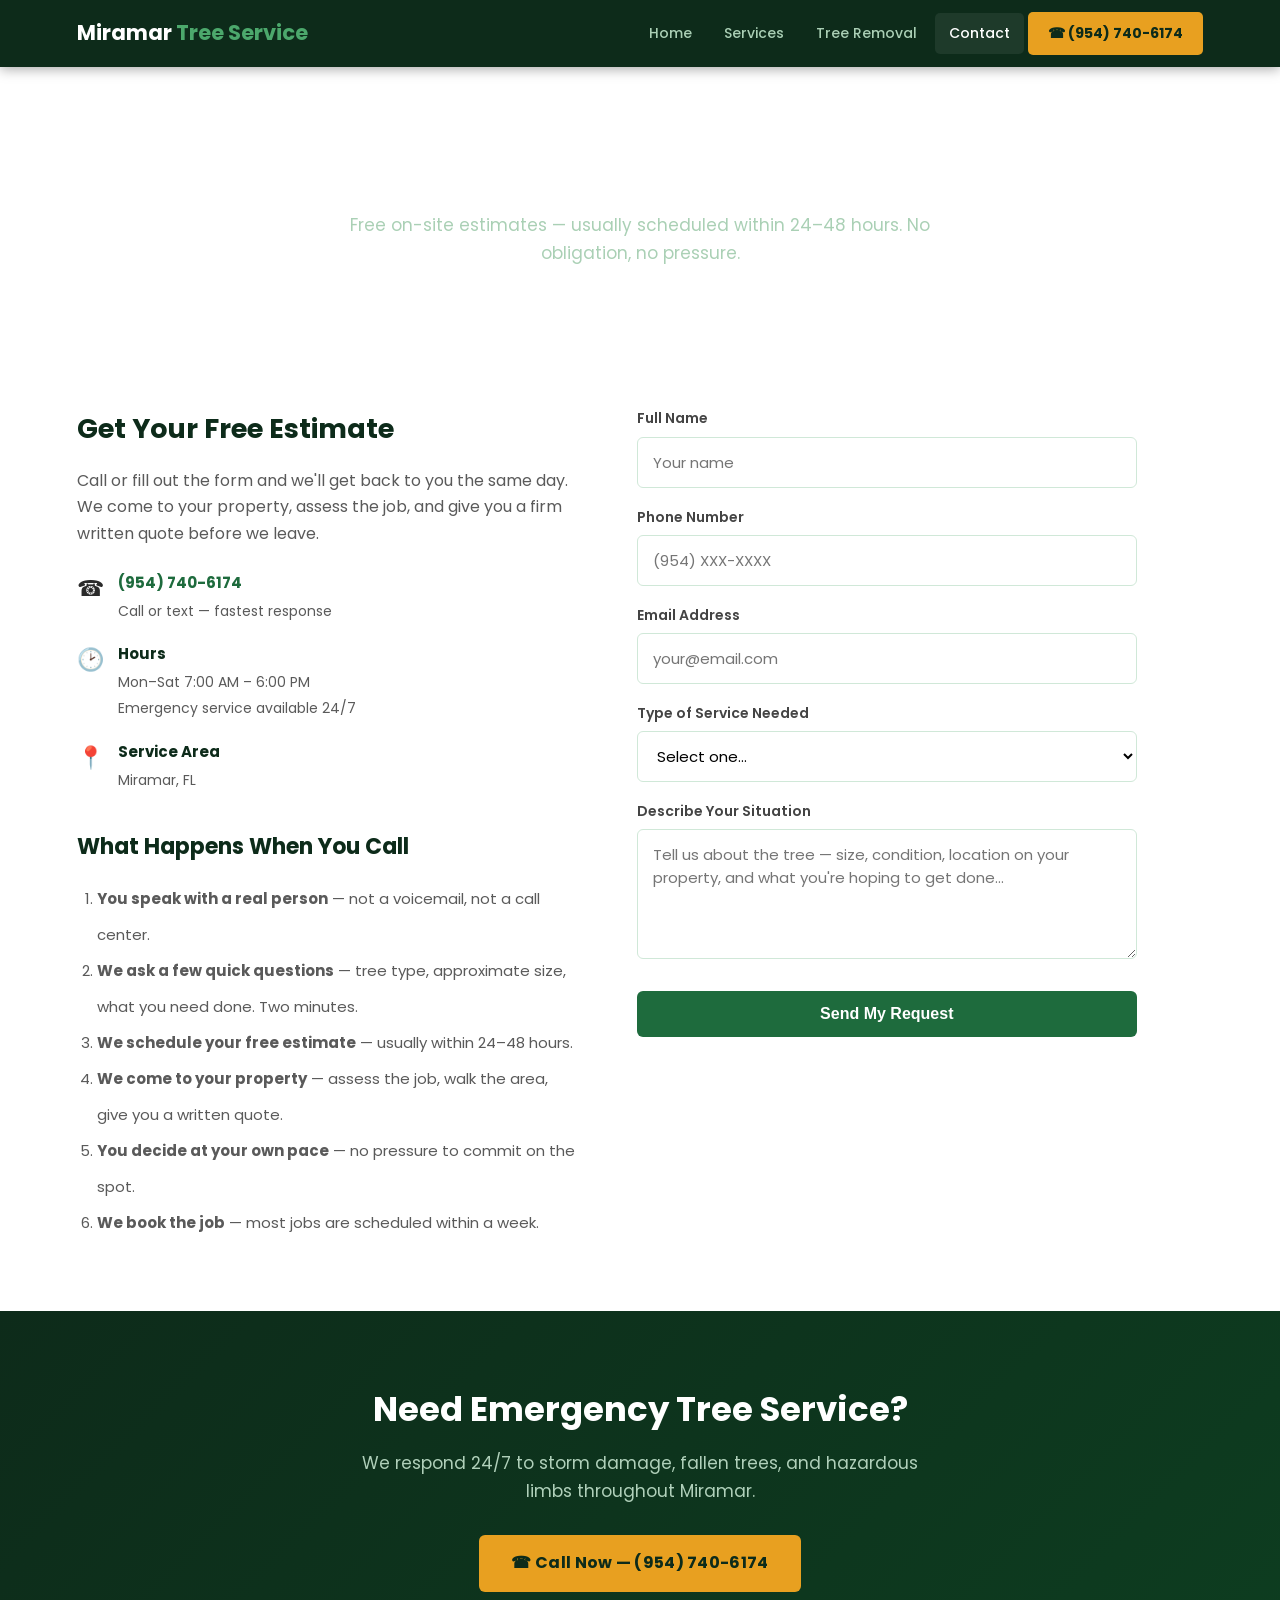
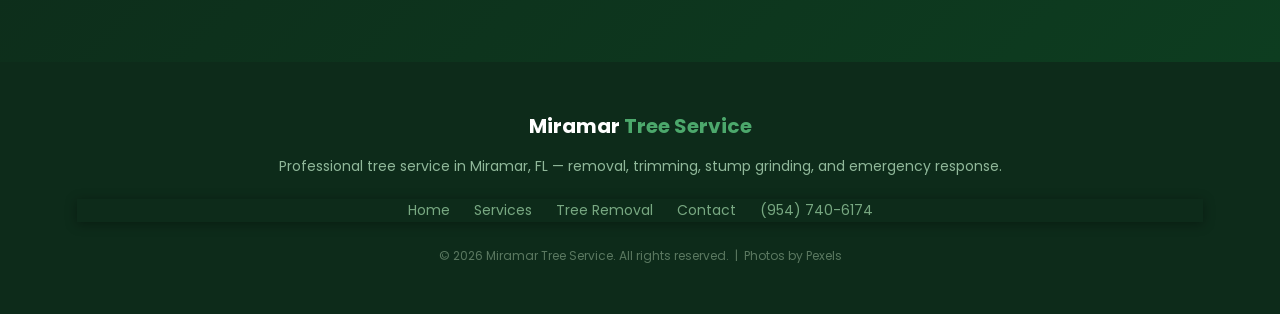
==== contact.html @ 550a7b1f "Remove all other cities and Broward County references" ====
<!DOCTYPE html>
<html lang="en">
<head>
  <meta charset="UTF-8">
  <meta name="viewport" content="width=device-width, initial-scale=1.0">
  <title>Contact Miramar Tree Service | Free Estimates in Miramar, FL</title>
  <meta name="description" content="Get a free estimate for tree service in Miramar, FL. Call (954) 740-6174 or fill out the form. We serve Miramar, FL and surrounding areas.">
  <link rel="preconnect" href="https://fonts.googleapis.com">
  <link rel="preconnect" href="https://fonts.gstatic.com" crossorigin>
  <link href="https://fonts.googleapis.com/css2?family=Poppins:wght@400;500;600;700;800&display=swap" rel="stylesheet">
  <link rel="stylesheet" href="styles.css">
  <script src="https://js.hcaptcha.com/1/api.js" async defer></script>
  <script type="application/ld+json">
  {
    "@context": "https://schema.org",
    "@type": "LocalBusiness",
    "name": "Miramar Tree Service",
    "telephone": "(954) 740-6174",
    "address": {
      "@type": "PostalAddress",
      "addressLocality": "Miramar",
      "addressRegion": "FL",
      "addressCountry": "US"
    },
    "areaServed": ["Miramar, FL"],
    "openingHours": "Mo-Sa 07:00-18:00"
  }
  </script>
</head>
<body>

<nav>
  <div class="nav-logo">Miramar <span>Tree Service</span></div>
  <div class="nav-links">
    <a href="/">Home</a>
    <a href="services.html">Services</a>
    <a href="tree-removal-miramar.html">Tree Removal</a>
    <a href="contact.html" class="active">Contact</a>
    <a href="tel:9547406174" class="nav-phone">&#9742; (954) 740-6174</a>
  </div>
</nav>

<div class="page-header" style="background-image: url('https://images.pexels.com/photos/6174457/pexels-photo-6174457.jpeg?auto=compress&cs=tinysrgb&w=1400');">
  <h1>Contact Miramar Tree Service</h1>
  <p>Free on-site estimates — usually scheduled within 24–48 hours. No obligation, no pressure.</p>
</div>

<section>
  <div class="contact-grid">
    <div class="contact-info">
      <h2>Get Your Free Estimate</h2>
      <p>Call or fill out the form and we'll get back to you the same day. We come to your property, assess the job, and give you a firm written quote before we leave.</p>

      <div class="contact-detail">
        <div class="icon">&#9742;</div>
        <div>
          <strong><a href="tel:9547406174" style="color: var(--green);">(954) 740-6174</a></strong>
          <span>Call or text — fastest response</span>
        </div>
      </div>

      <div class="contact-detail">
        <div class="icon">&#128337;</div>
        <div>
          <strong>Hours</strong>
          <span>Mon–Sat 7:00 AM – 6:00 PM<br>Emergency service available 24/7</span>
        </div>
      </div>

      <div class="contact-detail">
        <div class="icon">&#128205;</div>
        <div>
          <strong>Service Area</strong>
          <span>Miramar, FL</span>
        </div>
      </div>

      <h2 style="margin-top: 36px; font-size: 22px;">What Happens When You Call</h2>
      <ol style="padding-left: 20px; line-height: 2.4; color: var(--muted); font-size: 15px; margin-top: 12px;">
        <li><strong>You speak with a real person</strong> — not a voicemail, not a call center.</li>
        <li><strong>We ask a few quick questions</strong> — tree type, approximate size, what you need done. Two minutes.</li>
        <li><strong>We schedule your free estimate</strong> — usually within 24–48 hours.</li>
        <li><strong>We come to your property</strong> — assess the job, walk the area, give you a written quote.</li>
        <li><strong>You decide at your own pace</strong> — no pressure to commit on the spot.</li>
        <li><strong>We book the job</strong> — most jobs are scheduled within a week.</li>
      </ol>
    </div>

    <div>
      <form action="https://formspree.io/f/mjglneej" method="POST">
        <input type="hidden" name="_subject" value="New Lead — Tree Service in Miramar FL">
        <div class="form-group">
          <label for="name">Full Name</label>
          <input type="text" id="name" name="name" placeholder="Your name" required>
        </div>
        <div class="form-group">
          <label for="phone">Phone Number</label>
          <input type="tel" id="phone" name="phone" placeholder="(954) XXX-XXXX" required>
        </div>
        <div class="form-group">
          <label for="email">Email Address</label>
          <input type="email" id="email" name="email" placeholder="your@email.com">
        </div>
        <div class="form-group">
          <label for="service">Type of Service Needed</label>
          <select id="service" name="service">
            <option value="">Select one...</option>
            <option value="tree-removal">Tree Removal</option>
            <option value="tree-trimming">Tree Trimming / Pruning</option>
            <option value="stump-grinding">Stump Grinding</option>
            <option value="emergency">Emergency Tree Service</option>
            <option value="assessment">Tree Health Assessment</option>
            <option value="lot-clearing">Lot Clearing</option>
            <option value="other">Other / Not Sure</option>
          </select>
        </div>
        <div class="form-group">
          <label for="message">Describe Your Situation</label>
          <textarea id="message" name="message" placeholder="Tell us about the tree — size, condition, location on your property, and what you're hoping to get done..."></textarea>
        </div>
        <button type="submit" class="btn-green">Send My Request</button>
      </form>
    </div>
  </div>
</section>



<section class="cta-banner">
  <h2>Need Emergency Tree Service?</h2>
  <p>We respond 24/7 to storm damage, fallen trees, and hazardous limbs throughout Miramar.</p>
  <div class="cta-actions">
    <a href="tel:9547406174" class="btn-primary">&#9742; Call Now — (954) 740-6174</a>
  </div>
</section>

<footer>
  <div class="footer-logo">Miramar <span>Tree Service</span></div>
  <p>Professional tree service in Miramar, FL — removal, trimming, stump grinding, and emergency response.</p>
  <nav>
    <a href="/">Home</a>
    <a href="services.html">Services</a>
    <a href="tree-removal-miramar.html">Tree Removal</a>
    <a href="contact.html">Contact</a>
    <a href="tel:9547406174">(954) 740-6174</a>
  </nav>
  <p class="footer-credit">&copy; 2026 Miramar Tree Service. All rights reserved. &nbsp;|&nbsp; <a href="https://www.pexels.com" style="color: inherit;" target="_blank" rel="noopener">Photos by Pexels</a></p>
</footer>

</body>
</html>
---- styles.css ----
/* =================================
   Tree Service Miramar — Modern Green Theme
   iDeVRM Lead Gen — v2 layout
   ================================= */

* { margin: 0; padding: 0; box-sizing: border-box; }

:root {
  --green: #1e6b3d;
  --green-dark: #0d3d20;
  --green-light: #4ca86c;
  --amber: #e8a020;
  --amber-dark: #c88a10;
  --dark: #0d2b1a;
  --text: #2a2a2a;
  --muted: #5a5a5a;
  --light: #f0f7f2;
  --white: #ffffff;
  --border: #d0e8d8;
  --shadow: 0 4px 24px rgba(0,0,0,0.10);
}

body { font-family: 'Poppins', 'Segoe UI', Arial, sans-serif; color: var(--text); line-height: 1.65; }
a { text-decoration: none; color: inherit; }
img { max-width: 100%; display: block; }

/* ── BUTTONS ── */
.btn-primary {
  display: inline-block;
  background: var(--amber);
  color: var(--dark);
  padding: 15px 32px;
  border-radius: 6px;
  font-size: 16px;
  font-weight: 700;
  letter-spacing: 0.3px;
  transition: background 0.2s, transform 0.15s;
  cursor: pointer;
  border: none;
}
.btn-primary:hover { background: var(--amber-dark); transform: translateY(-1px); }

.btn-outline-white {
  display: inline-block;
  border: 2px solid rgba(255,255,255,0.7);
  color: var(--white);
  padding: 13px 28px;
  border-radius: 6px;
  font-size: 15px;
  font-weight: 600;
  transition: all 0.2s;
}
.btn-outline-white:hover { border-color: var(--white); background: rgba(255,255,255,0.1); }

.btn-green {
  display: inline-block;
  background: var(--green);
  color: var(--white);
  padding: 14px 30px;
  border-radius: 6px;
  font-size: 16px;
  font-weight: 700;
  transition: background 0.2s;
  cursor: pointer;
  border: none;
}
.btn-green:hover { background: var(--green-dark); }

/* ── NAV ── */
nav {
  background: var(--dark);
  padding: 0 6%;
  display: flex;
  align-items: center;
  justify-content: space-between;
  position: sticky;
  top: 0;
  z-index: 100;
  box-shadow: 0 2px 12px rgba(0,0,0,0.35);
}
.nav-logo { color: var(--white); font-size: 21px; font-weight: 700; padding: 16px 0; }
.nav-logo span { color: var(--green-light); }
.nav-links { display: flex; gap: 4px; align-items: center; }
.nav-links a { color: #aacfb5; padding: 9px 14px; font-size: 14px; font-weight: 500; transition: color 0.2s; border-radius: 5px; }
.nav-links a:hover, .nav-links a.active { color: var(--white); background: rgba(255,255,255,0.07); }
.nav-phone {
  background: var(--amber) !important;
  color: var(--dark) !important;
  padding: 10px 20px !important;
  border-radius: 5px;
  font-weight: 700 !important;
  font-size: 14px !important;
}
.nav-phone:hover { background: var(--amber-dark) !important; }

/* ── SPLIT HERO ── */
.hero-split {
  display: grid;
  grid-template-columns: 1fr 1fr;
  min-height: 540px;
}
.hero-text {
  background: var(--dark);
  padding: 70px 6% 70px 6%;
  display: flex;
  flex-direction: column;
  justify-content: center;
}
.hero-badge {
  display: inline-block;
  background: var(--green);
  color: var(--white);
  font-size: 12px;
  font-weight: 700;
  letter-spacing: 1.5px;
  text-transform: uppercase;
  padding: 6px 14px;
  border-radius: 30px;
  margin-bottom: 20px;
}
.hero-text h1 { color: var(--white); font-size: 40px; line-height: 1.2; margin-bottom: 16px; }
.hero-text h1 span { color: var(--green-light); }
.hero-text p { color: #c0d8c8; font-size: 17px; margin-bottom: 28px; }
.hero-phone-block { margin-bottom: 28px; }
.hero-phone-block a { color: var(--amber); font-size: 26px; font-weight: 700; display: block; }
.hero-phone-block small { color: #88b898; font-size: 13px; }
.hero-ctas { display: flex; gap: 12px; flex-wrap: wrap; }
.hero-image { position: relative; overflow: hidden; }
.hero-image img { width: 100%; height: 100%; object-fit: cover; }

/* ── TRUST BAR ── */
.trust-bar {
  background: var(--green);
  padding: 24px 6%;
  display: flex;
  justify-content: center;
  gap: 40px;
  flex-wrap: wrap;
}
.trust-bar-item { display: flex; align-items: center; gap: 10px; color: var(--white); font-size: 14px; font-weight: 600; }
.trust-bar-item span { font-size: 22px; }

/* ── SECTIONS ── */
section { padding: 70px 6%; }
.bg-light { background: var(--light); }
.section-label {
  display: inline-block;
  color: var(--green);
  font-size: 12px;
  font-weight: 700;
  letter-spacing: 2px;
  text-transform: uppercase;
  margin-bottom: 10px;
}
.section-title { font-size: 32px; font-weight: 700; color: var(--dark); margin-bottom: 14px; line-height: 1.25; }
.section-sub { color: var(--muted); font-size: 16px; margin-bottom: 36px; }

/* ── CONTENT + PHOTO SPLITS ── */
.split-section {
  display: grid;
  grid-template-columns: 1fr 1fr;
  gap: 60px;
  align-items: center;
}
.split-section.reverse { direction: rtl; }
.split-section.reverse > * { direction: ltr; }
.split-photo {
  border-radius: 12px;
  overflow: hidden;
  box-shadow: var(--shadow);
}
.split-photo img { width: 100%; height: 380px; object-fit: cover; }
.split-content p { color: var(--muted); font-size: 16px; line-height: 1.7; margin-bottom: 16px; }

/* ── SERVICE CARDS ── */
.services-grid { display: grid; grid-template-columns: repeat(auto-fill, minmax(270px, 1fr)); gap: 24px; margin-top: 8px; }
.service-card {
  background: var(--white);
  border-radius: 10px;
  padding: 30px 26px;
  box-shadow: var(--shadow);
  border-left: 5px solid var(--green);
  transition: transform 0.2s, box-shadow 0.2s;
}
.service-card:hover { transform: translateY(-4px); box-shadow: 0 10px 32px rgba(0,0,0,0.13); }
.service-card .card-icon { font-size: 32px; margin-bottom: 14px; }
.service-card h3 { font-size: 18px; font-weight: 700; margin-bottom: 10px; color: var(--dark); }
.service-card p { font-size: 15px; color: var(--muted); line-height: 1.6; }
.service-card a { color: var(--green); font-weight: 600; font-size: 14px; display: inline-block; margin-top: 12px; }
.service-card a:hover { color: var(--green-dark); text-decoration: underline; }

/* ── PROCESS STEPS ── */
.steps-list { list-style: none; }
.step-item { display: flex; gap: 20px; margin-bottom: 28px; align-items: flex-start; }
.step-num {
  flex-shrink: 0;
  width: 42px;
  height: 42px;
  background: var(--green);
  color: var(--white);
  border-radius: 50%;
  display: flex;
  align-items: center;
  justify-content: center;
  font-weight: 700;
  font-size: 16px;
}
.step-item h3 { font-size: 17px; font-weight: 700; margin-bottom: 6px; color: var(--dark); }
.step-item p { font-size: 15px; color: var(--muted); }

/* ── PRICING CARDS ── */
.pricing-grid { display: grid; grid-template-columns: repeat(auto-fill, minmax(200px, 1fr)); gap: 20px; margin-top: 10px; }
.price-card { background: var(--white); border-radius: 10px; padding: 24px 20px; text-align: center; box-shadow: var(--shadow); }
.price-card h3 { font-size: 15px; font-weight: 600; color: var(--muted); margin-bottom: 10px; }
.price-range { font-size: 22px; font-weight: 700; color: var(--green); margin-bottom: 6px; }
.price-card p { font-size: 13px; color: #888; }

/* ── FAQ ── */
.faq-list { max-width: 820px; }
.faq-item { border-bottom: 1px solid var(--border); padding: 22px 0; }
.faq-item h3 { font-size: 17px; font-weight: 600; color: var(--dark); margin-bottom: 10px; }
.faq-item p { color: var(--muted); font-size: 15px; line-height: 1.65; }

/* ── CTA BANNER ── */
.cta-banner {
  background: linear-gradient(135deg, var(--dark) 0%, var(--green-dark) 100%);
  padding: 70px 6%;
  text-align: center;
}
.cta-banner h2 { color: var(--white); font-size: 34px; font-weight: 700; margin-bottom: 12px; }
.cta-banner p { color: #b0d0ba; font-size: 17px; margin-bottom: 30px; max-width: 600px; margin-left: auto; margin-right: auto; }
.cta-banner .cta-actions { display: flex; gap: 16px; justify-content: center; flex-wrap: wrap; }

/* ── PAGE HEADER ── */
.page-header {
  background: linear-gradient(rgba(13,43,26,0.82), rgba(13,43,26,0.82)), center/cover no-repeat;
  padding: 70px 6%;
  text-align: center;
}
.page-header h1 { color: var(--white); font-size: 38px; font-weight: 700; margin-bottom: 12px; }
.page-header p { color: #aad0b5; font-size: 17px; max-width: 620px; margin: 0 auto; }

/* ── CONTACT FORM ── */
.contact-grid { display: grid; grid-template-columns: 1fr 1fr; gap: 60px; max-width: 1060px; }
.contact-info h2 { font-size: 27px; font-weight: 700; margin-bottom: 16px; color: var(--dark); }
.contact-info p { color: var(--muted); margin-bottom: 24px; font-size: 16px; }
.contact-detail { display: flex; align-items: flex-start; gap: 14px; margin-bottom: 18px; }
.contact-detail .icon { font-size: 22px; }
.contact-detail strong { display: block; color: var(--dark); font-size: 15px; margin-bottom: 2px; }
.contact-detail span { font-size: 14px; color: var(--muted); }
form .form-group { margin-bottom: 18px; }
form label { display: block; font-weight: 600; margin-bottom: 6px; font-size: 14px; color: #444; }
form input, form textarea, form select {
  width: 100%;
  padding: 13px 15px;
  border: 1.5px solid var(--border);
  border-radius: 6px;
  font-size: 15px;
  font-family: inherit;
  transition: border-color 0.2s;
  background: var(--white);
}
form input:focus, form textarea:focus, form select:focus { border-color: var(--green); outline: none; }
form textarea { height: 130px; resize: vertical; }
form button { width: 100%; margin-top: 6px; font-size: 16px; padding: 16px; }

/* ── SERVICE AREAS ── */
.areas-grid { display: grid; grid-template-columns: repeat(auto-fill, minmax(200px, 1fr)); gap: 16px; }
.area-card { background: var(--white); border-radius: 8px; padding: 20px; box-shadow: 0 2px 10px rgba(0,0,0,0.07); border-top: 3px solid var(--green); }
.area-card h3 { font-size: 15px; font-weight: 700; color: var(--dark); margin-bottom: 6px; }
.area-card p { font-size: 13px; color: var(--muted); }

/* ── FOOTER ── */
footer {
  background: var(--dark);
  color: #90b89a;
  padding: 48px 6%;
  text-align: center;
}
footer .footer-logo { color: var(--white); font-size: 20px; font-weight: 700; margin-bottom: 12px; }
footer .footer-logo span { color: var(--green-light); }
footer p { font-size: 14px; line-height: 1.7; }
footer nav { margin-top: 20px; display: flex; justify-content: center; gap: 24px; flex-wrap: wrap; }
footer nav a { color: #78a882; font-size: 14px; transition: color 0.2s; }
footer nav a:hover { color: var(--white); }
.footer-credit { margin-top: 24px; font-size: 12px; color: #5a7860; }

/* ── RESPONSIVE ── */
@media (max-width: 900px) {
  .hero-split { grid-template-columns: 1fr; }
  .hero-image { height: 280px; }
  .hero-image img { height: 280px; }
  .split-section, .split-section.reverse { grid-template-columns: 1fr; direction: ltr; }
  .contact-grid { grid-template-columns: 1fr; }
}
@media (max-width: 768px) {
  nav { flex-wrap: wrap; padding: 12px 5%; gap: 8px; }
  .nav-links { flex-wrap: wrap; gap: 4px; }
  .hero-text { padding: 50px 5%; }
  .hero-text h1 { font-size: 28px; }
  section { padding: 50px 5%; }
  .section-title { font-size: 26px; }
  .trust-bar { gap: 20px; padding: 20px 5%; }
  .cta-banner h2 { font-size: 26px; }
  .page-header h1 { font-size: 28px; }
}
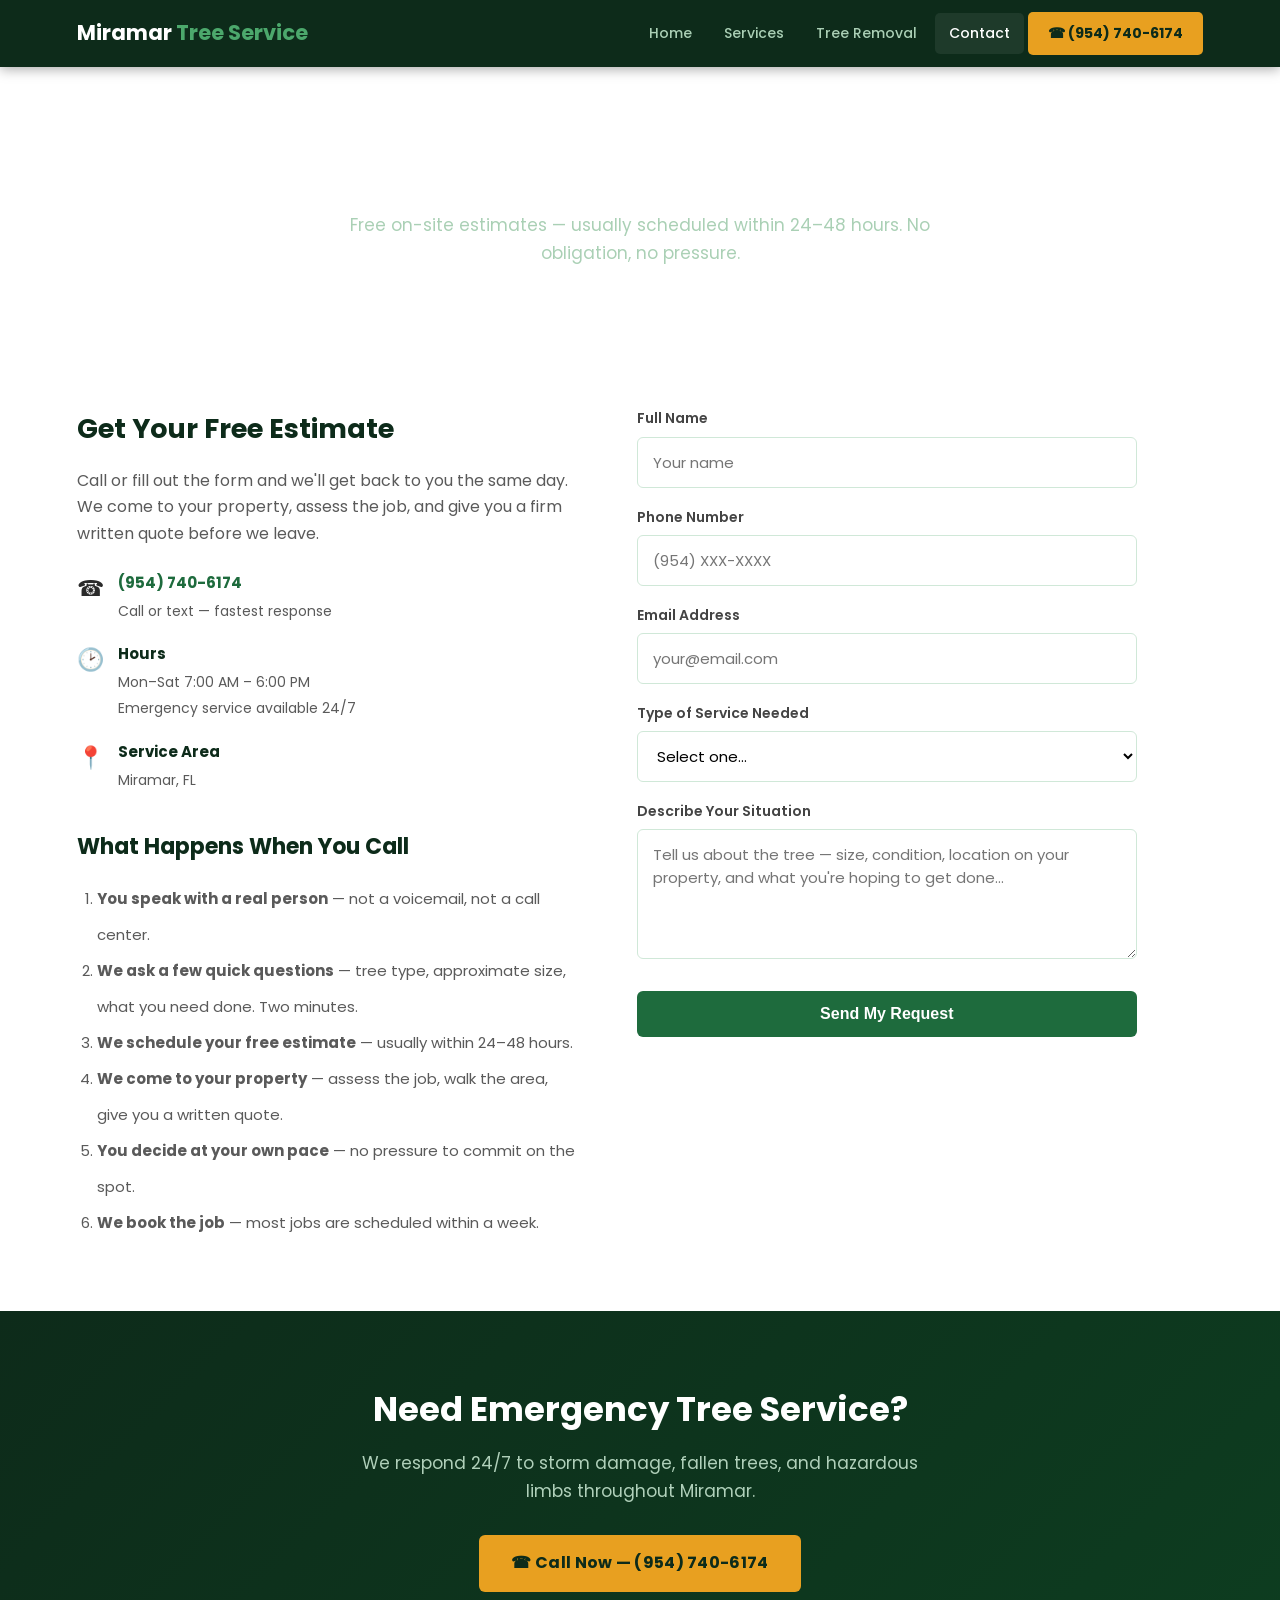
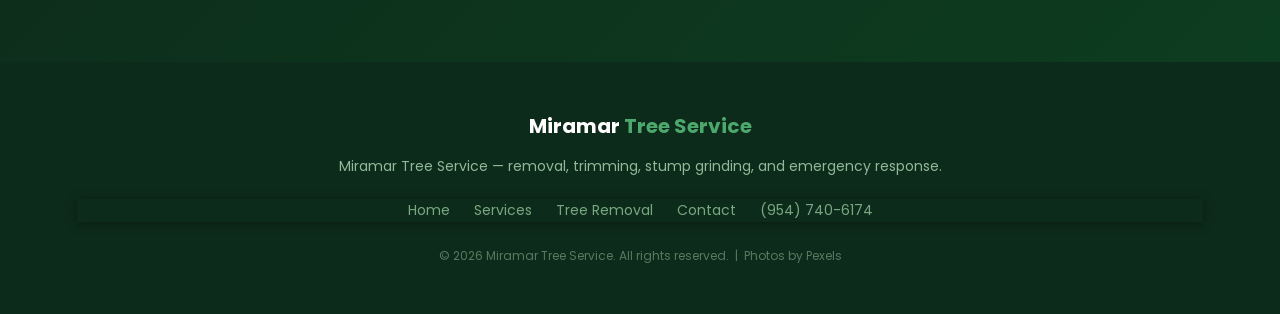
==== commit d75da5a7: "Reference company as Miramar Tree Service throughout" ====
--- a/contact.html
+++ b/contact.html
@@ -136,7 +136,7 @@
 
 <footer>
   <div class="footer-logo">Miramar <span>Tree Service</span></div>
-  <p>Professional tree service in Miramar, FL — removal, trimming, stump grinding, and emergency response.</p>
+  <p>Miramar Tree Service — removal, trimming, stump grinding, and emergency response.</p>
   <nav>
     <a href="/">Home</a>
     <a href="services.html">Services</a>
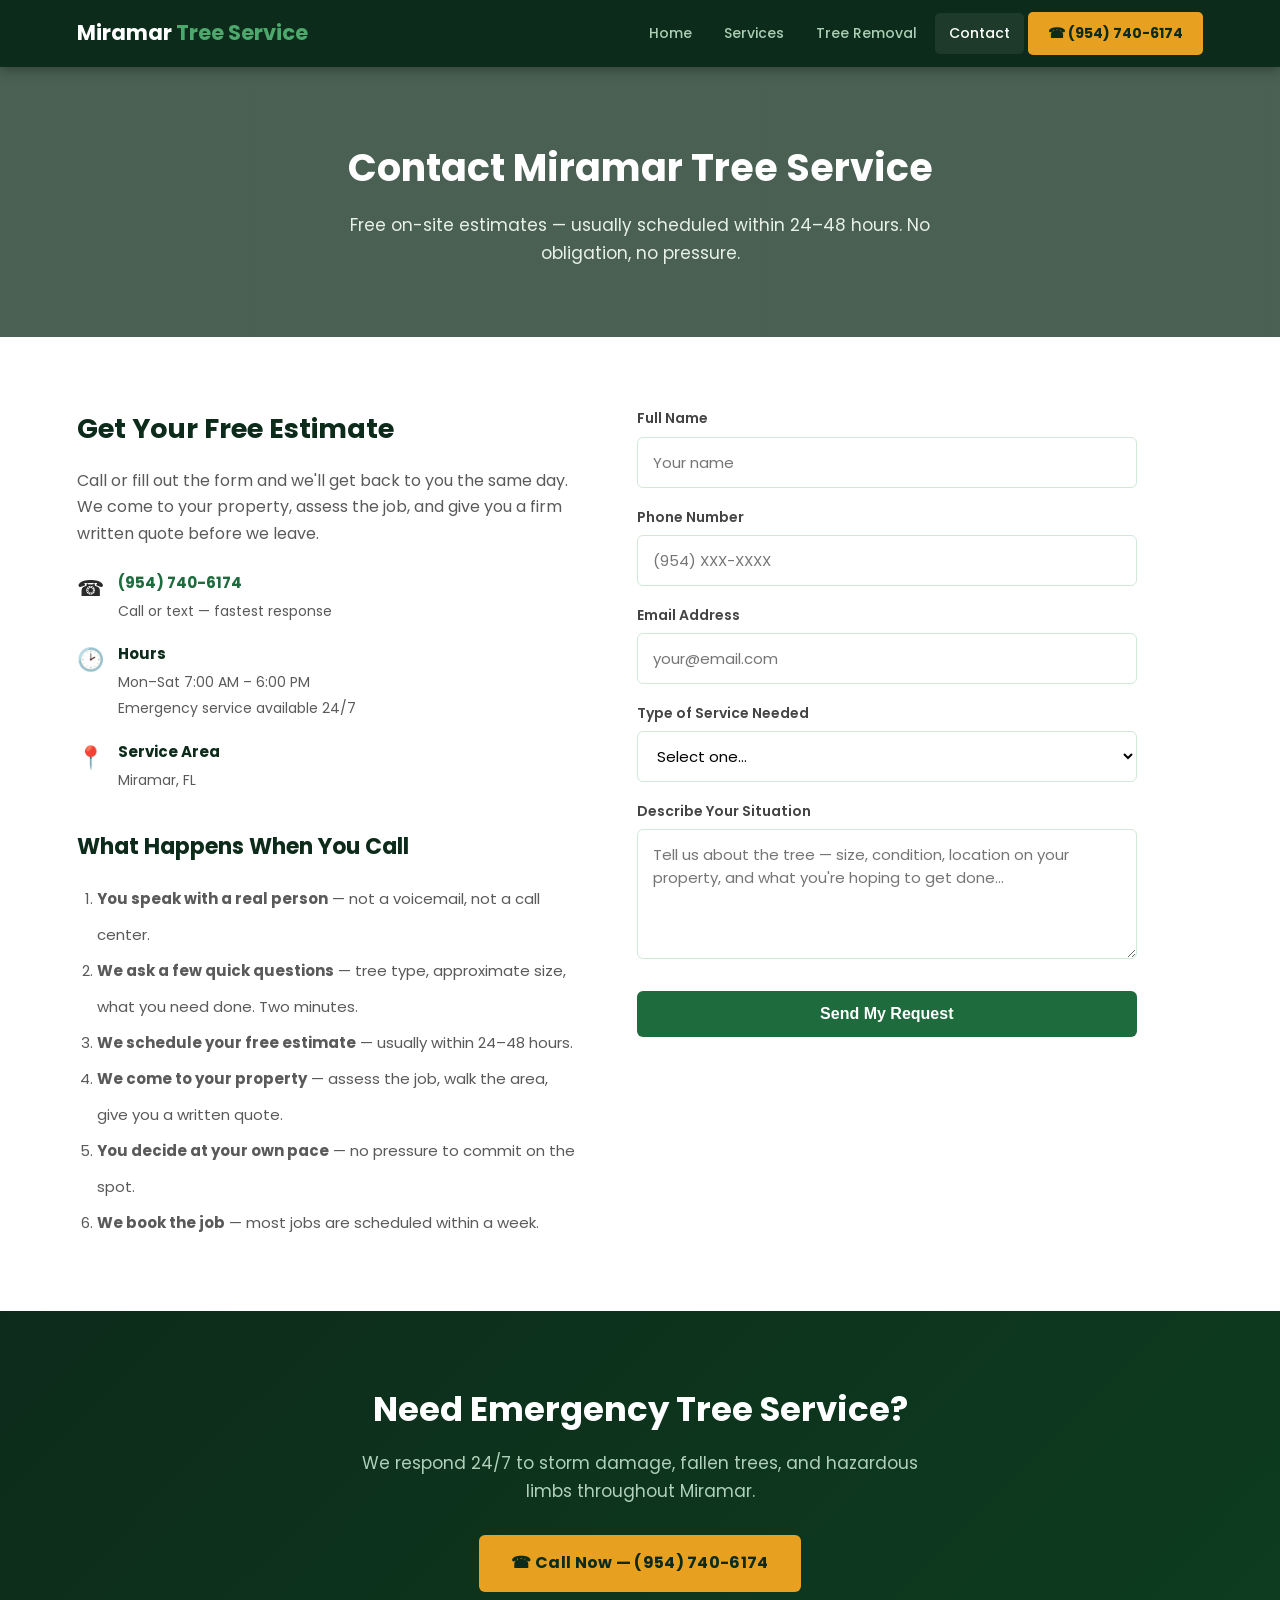
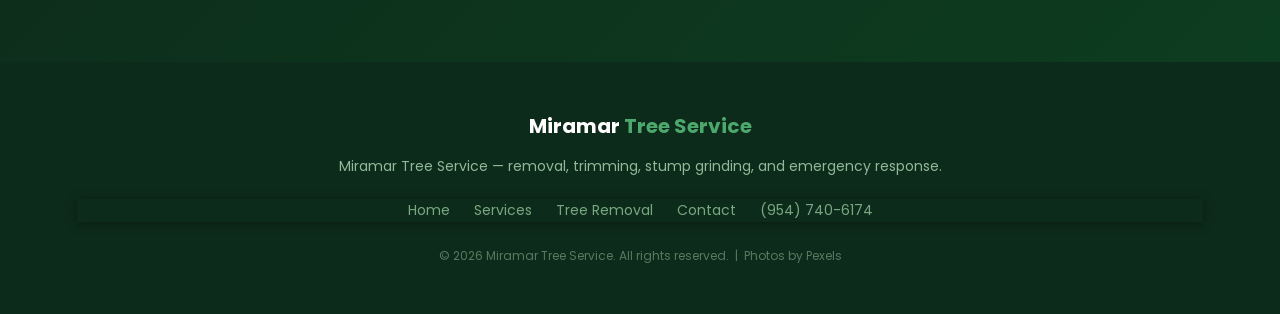
==== commit a420b97f: "Fix page-header: full cover image + readable subtitle text" ====
--- a/contact.html
+++ b/contact.html
@@ -40,7 +40,7 @@
   </div>
 </nav>
 
-<div class="page-header" style="background-image: url('https://images.pexels.com/photos/6174457/pexels-photo-6174457.jpeg?auto=compress&cs=tinysrgb&w=1400');">
+<div class="page-header" style="background-image: linear-gradient(rgba(13,43,26,0.75), rgba(13,43,26,0.75)), url('https://images.pexels.com/photos/6174457/pexels-photo-6174457.jpeg?auto=compress&cs=tinysrgb&w=1400'); background-size: cover; background-position: center;">
   <h1>Contact Miramar Tree Service</h1>
   <p>Free on-site estimates — usually scheduled within 24–48 hours. No obligation, no pressure.</p>
 </div>
--- a/styles.css
+++ b/styles.css
@@ -233,12 +233,14 @@
 
 /* ── PAGE HEADER ── */
 .page-header {
-  background: linear-gradient(rgba(13,43,26,0.82), rgba(13,43,26,0.82)), center/cover no-repeat;
+  background-size: cover;
+  background-position: center;
+  background-repeat: no-repeat;
   padding: 70px 6%;
   text-align: center;
 }
 .page-header h1 { color: var(--white); font-size: 38px; font-weight: 700; margin-bottom: 12px; }
-.page-header p { color: #aad0b5; font-size: 17px; max-width: 620px; margin: 0 auto; }
+.page-header p { color: #e8f0ea; font-size: 17px; max-width: 620px; margin: 0 auto; }
 
 /* ── CONTACT FORM ── */
 .contact-grid { display: grid; grid-template-columns: 1fr 1fr; gap: 60px; max-width: 1060px; }
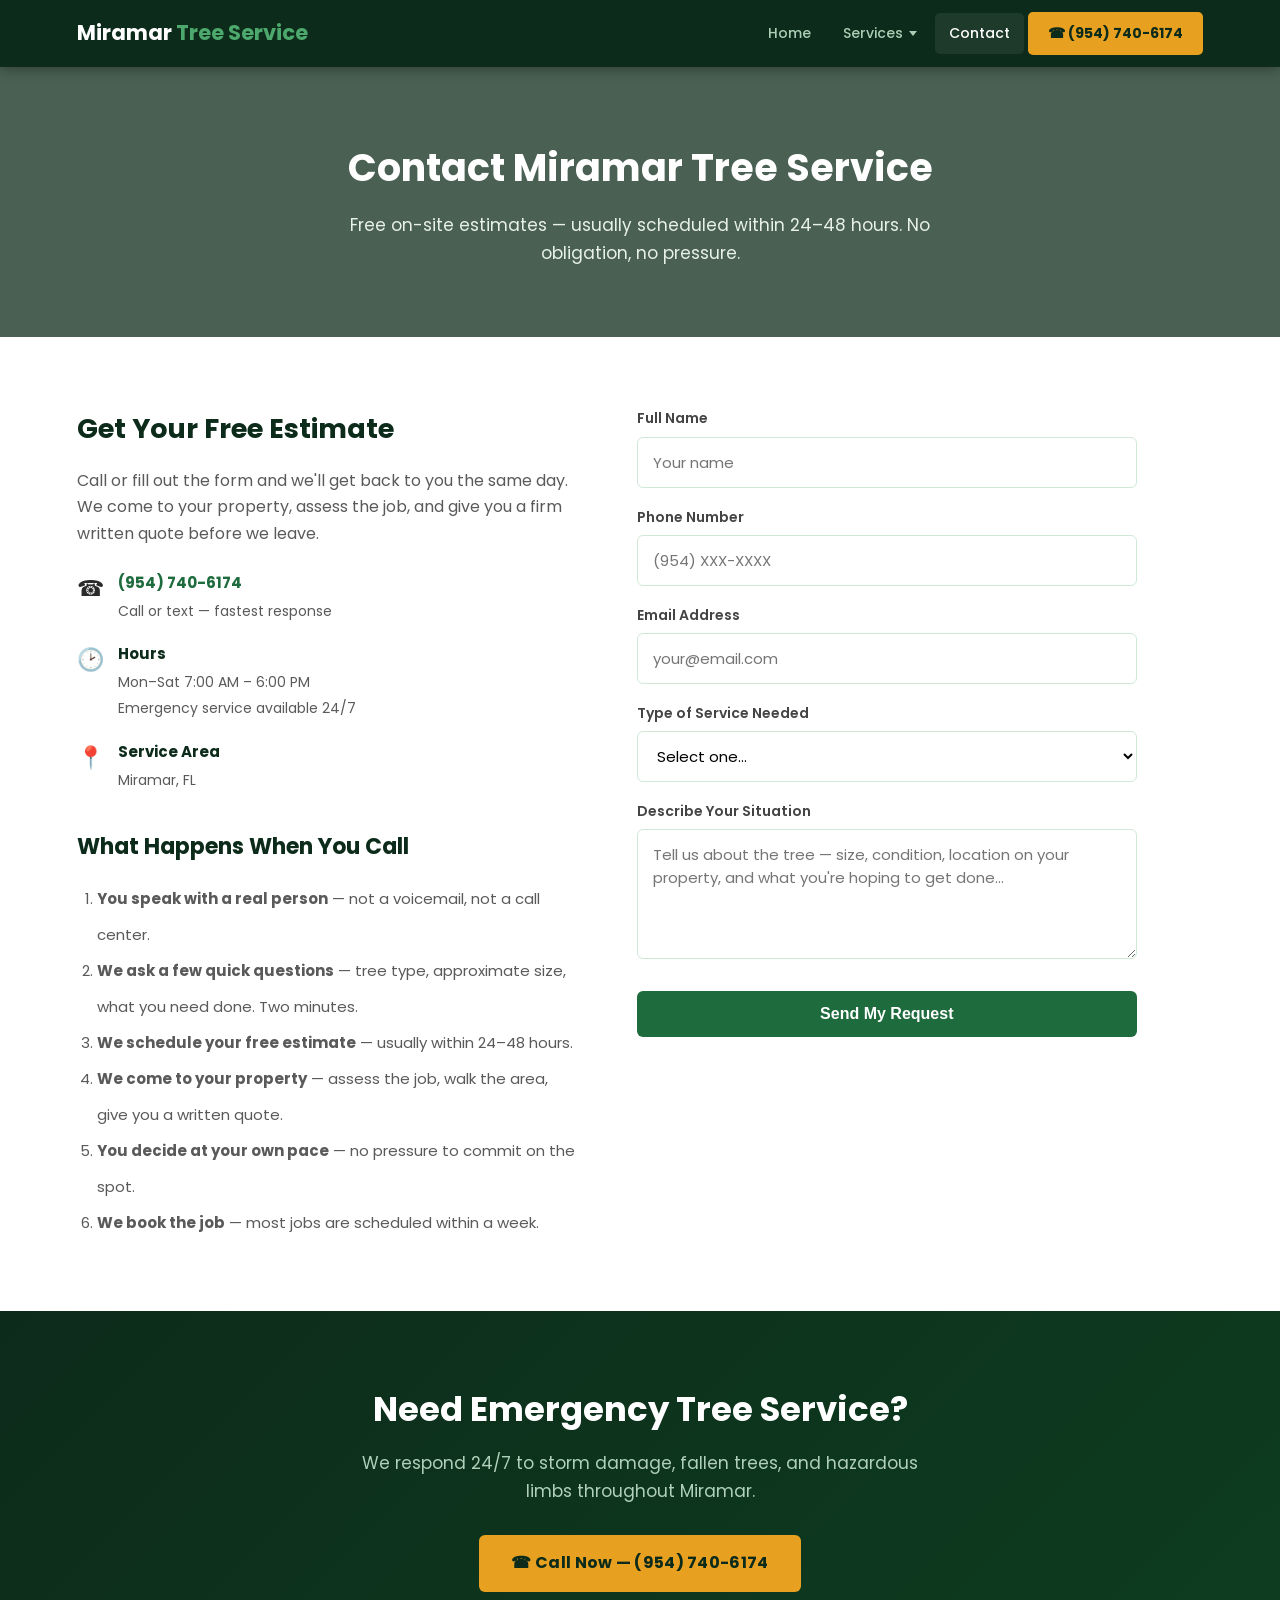
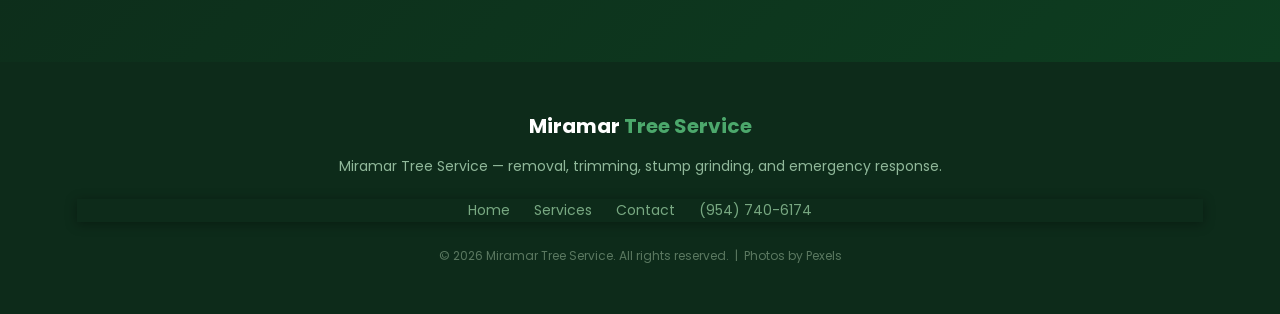
==== commit cadb3102: "Add 4 service pages (trimming, palm, stump grinding, emergency) + Services nav dropdown" ====
--- a/contact.html
+++ b/contact.html
@@ -1,10 +1,17 @@
 <!DOCTYPE html>
 <html lang="en">
 <head>
+  <link rel="canonical" href="https://www.treeservicemiramarfl.com/contact.html">
   <meta charset="UTF-8">
   <meta name="viewport" content="width=device-width, initial-scale=1.0">
   <title>Contact Miramar Tree Service | Free Estimates in Miramar, FL</title>
   <meta name="description" content="Get a free estimate for tree service in Miramar, FL. Call (954) 740-6174 or fill out the form. We serve Miramar, FL and surrounding areas.">
+  <link rel="icon" type="image/png" sizes="32x32" href="/favicon-32x32.png">
+  <link rel="icon" type="image/png" sizes="16x16" href="/favicon-16x16.png">
+  <link rel="icon" href="/favicon.ico" sizes="any">
+  <link rel="apple-touch-icon" sizes="180x180" href="/apple-touch-icon.png">
+  <link rel="icon" type="image/png" sizes="192x192" href="/android-chrome-192x192.png">
+  <link rel="icon" type="image/png" sizes="512x512" href="/android-chrome-512x512.png">
   <link rel="preconnect" href="https://fonts.googleapis.com">
   <link rel="preconnect" href="https://fonts.gstatic.com" crossorigin>
   <link href="https://fonts.googleapis.com/css2?family=Poppins:wght@400;500;600;700;800&display=swap" rel="stylesheet">
@@ -33,8 +40,18 @@
   <div class="nav-logo">Miramar <span>Tree Service</span></div>
   <div class="nav-links">
     <a href="/">Home</a>
-    <a href="services.html">Services</a>
-    <a href="tree-removal-miramar.html">Tree Removal</a>
+    <div class="has-dropdown">
+      <a href="services.html">Services</a>
+      <div class="dropdown-menu">
+        <ul class="dropdown-menu-list">
+          <li><a href="tree-removal-miramar.html">Tree Removal</a></li>
+          <li><a href="tree-trimming-miramar.html">Tree Trimming</a></li>
+          <li><a href="palm-tree-trimming-miramar.html">Palm Trimming</a></li>
+          <li><a href="stump-grinding-miramar.html">Stump Grinding</a></li>
+          <li><a href="emergency-tree-service-miramar.html">Emergency &amp; Storm</a></li>
+        </ul>
+      </div>
+    </div>
     <a href="contact.html" class="active">Contact</a>
     <a href="tel:9547406174" class="nav-phone">&#9742; (954) 740-6174</a>
   </div>
@@ -118,6 +135,7 @@
           <label for="message">Describe Your Situation</label>
           <textarea id="message" name="message" placeholder="Tell us about the tree — size, condition, location on your property, and what you're hoping to get done..."></textarea>
         </div>
+        <input type="text" name="_gotcha" style="display:none" tabindex="-1">
         <button type="submit" class="btn-green">Send My Request</button>
       </form>
     </div>
@@ -140,7 +158,6 @@
   <nav>
     <a href="/">Home</a>
     <a href="services.html">Services</a>
-    <a href="tree-removal-miramar.html">Tree Removal</a>
     <a href="contact.html">Contact</a>
     <a href="tel:9547406174">(954) 740-6174</a>
   </nav>
--- a/styles.css
+++ b/styles.css
@@ -306,3 +306,39 @@
   .cta-banner h2 { font-size: 26px; }
   .page-header h1 { font-size: 28px; }
 }
+
+
+/* ---- Services nav dropdown ---- */
+.nav-links .has-dropdown { position: relative; display: inline-flex; align-items: center; }
+.has-dropdown > a { display: inline-flex; align-items: center; gap: 6px; }
+.has-dropdown > a::after {
+  content: ""; width: 0; height: 0;
+  border-left: 4px solid transparent; border-right: 4px solid transparent;
+  border-top: 5px solid currentColor;
+}
+/* padding-top (not margin) keeps the gap inside the hover target */
+.dropdown-menu {
+  display: none; position: absolute; top: 100%; left: -14px;
+  padding-top: 14px; min-width: 240px; z-index: 200;
+}
+.has-dropdown:hover .dropdown-menu,
+.has-dropdown:focus-within .dropdown-menu { display: block; }
+.dropdown-menu-list {
+  list-style: none; margin: 0; padding: 8px 0;
+  background: var(--dark);
+  border: 1px solid rgba(255,255,255,0.10);
+  border-top: 3px solid var(--green-light);
+  border-radius: 6px;
+  box-shadow: 0 12px 30px rgba(0,0,0,0.40);
+}
+.dropdown-menu-list li + li { border-top: 1px solid rgba(255,255,255,0.07); }
+.dropdown-menu-list a {
+  display: block; padding: 11px 20px;
+  color: #aacfb5; font-size: 14px; font-weight: 500;
+  white-space: nowrap; border-radius: 0;
+}
+.dropdown-menu-list a:hover { background: rgba(255,255,255,0.08); color: #fff; }
+@media (max-width: 860px) {
+  .dropdown-menu { position: static; padding-top: 6px; min-width: 0; }
+  .dropdown-menu-list { box-shadow: none; }
+}
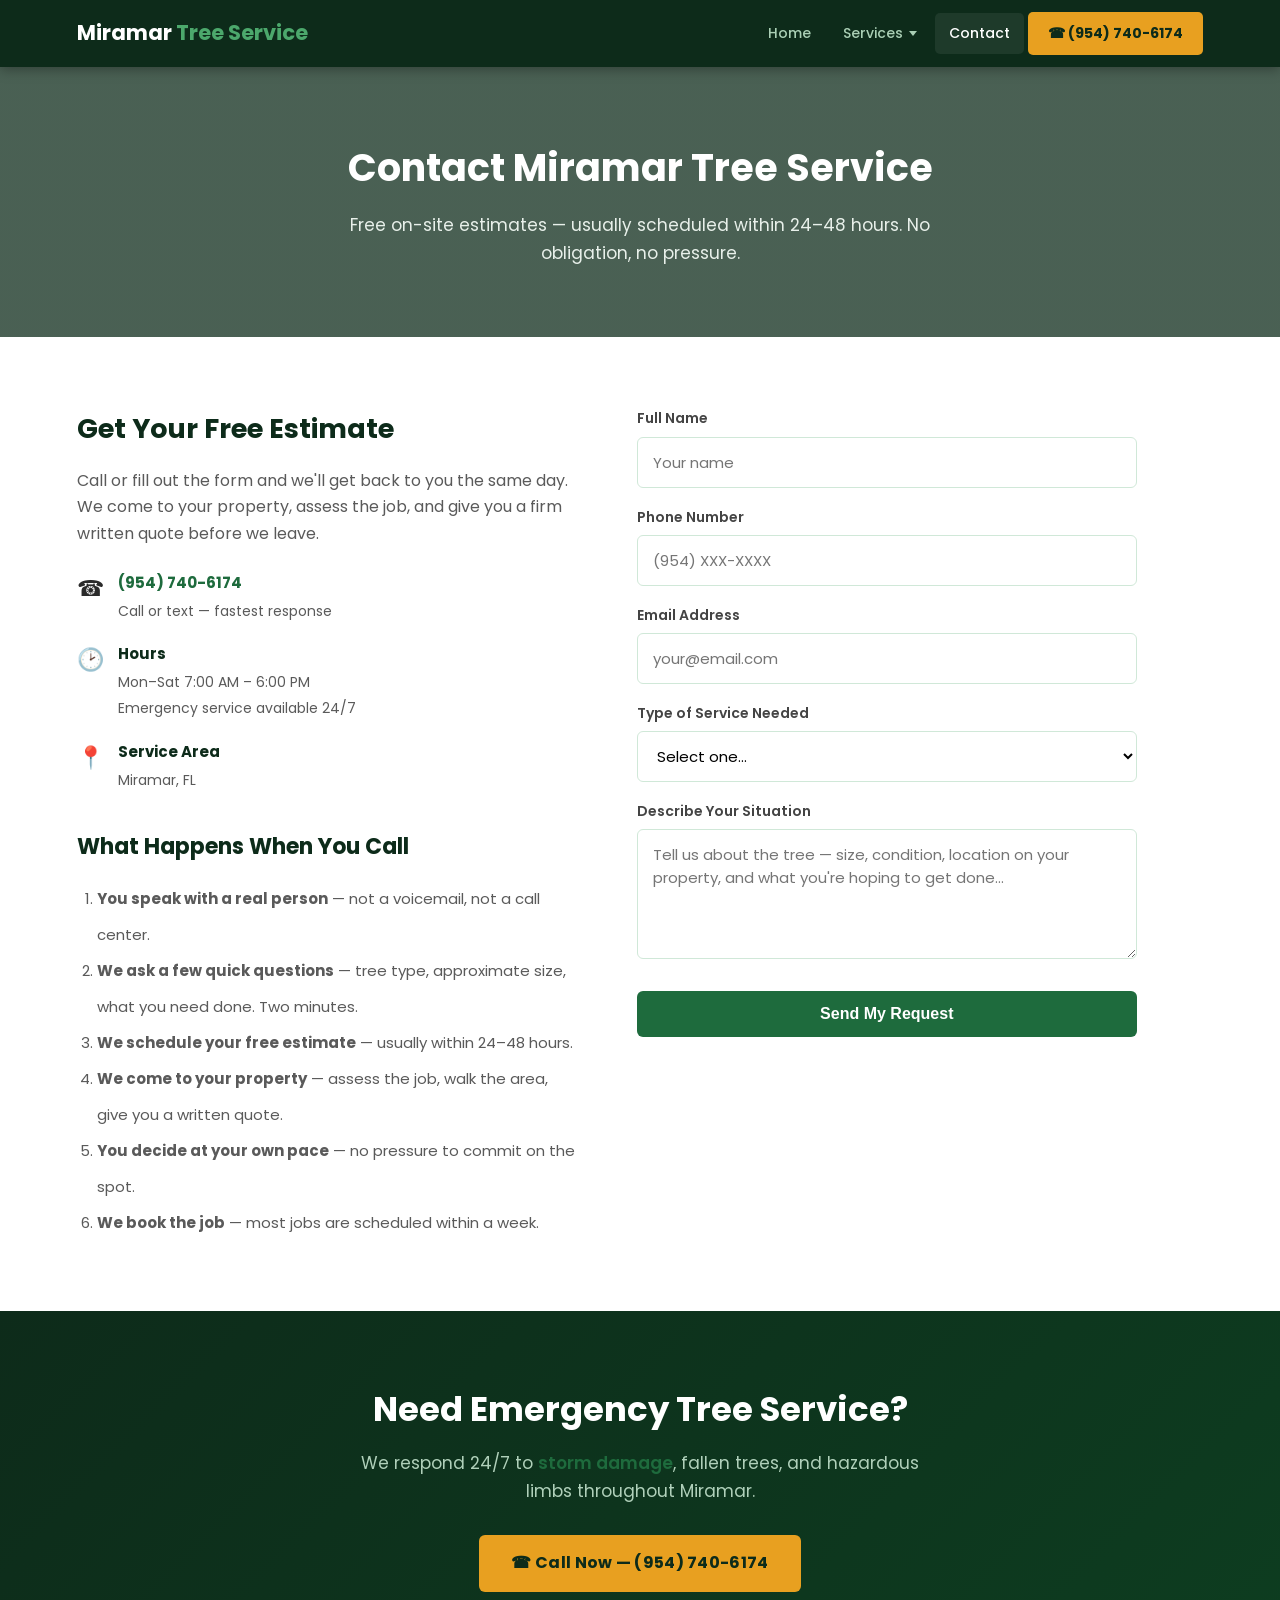
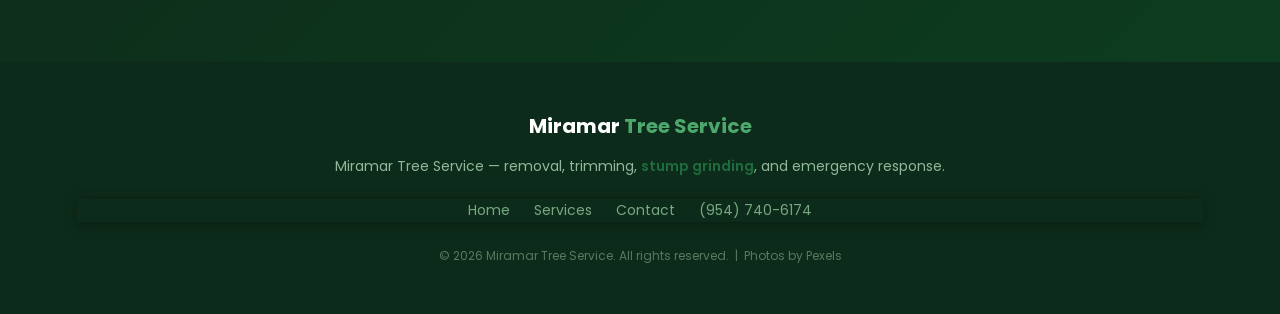
==== commit e8bc32ac: "Add contextual internal links with descriptive anchor text (A3)" ====
--- a/contact.html
+++ b/contact.html
@@ -1,23 +1,24 @@
 <!DOCTYPE html>
+
 <html lang="en">
 <head>
-  <link rel="canonical" href="https://www.treeservicemiramarfl.com/contact.html">
-  <meta charset="UTF-8">
-  <meta name="viewport" content="width=device-width, initial-scale=1.0">
-  <title>Contact Miramar Tree Service | Free Estimates in Miramar, FL</title>
-  <meta name="description" content="Get a free estimate for tree service in Miramar, FL. Call (954) 740-6174 or fill out the form. We serve Miramar, FL and surrounding areas.">
-  <link rel="icon" type="image/png" sizes="32x32" href="/favicon-32x32.png">
-  <link rel="icon" type="image/png" sizes="16x16" href="/favicon-16x16.png">
-  <link rel="icon" href="/favicon.ico" sizes="any">
-  <link rel="apple-touch-icon" sizes="180x180" href="/apple-touch-icon.png">
-  <link rel="icon" type="image/png" sizes="192x192" href="/android-chrome-192x192.png">
-  <link rel="icon" type="image/png" sizes="512x512" href="/android-chrome-512x512.png">
-  <link rel="preconnect" href="https://fonts.googleapis.com">
-  <link rel="preconnect" href="https://fonts.gstatic.com" crossorigin>
-  <link href="https://fonts.googleapis.com/css2?family=Poppins:wght@400;500;600;700;800&display=swap" rel="stylesheet">
-  <link rel="stylesheet" href="styles.css">
-  <script src="https://js.hcaptcha.com/1/api.js" async defer></script>
-  <script type="application/ld+json">
+<link href="https://www.treeservicemiramarfl.com/contact.html" rel="canonical"/>
+<meta charset="utf-8"/>
+<meta content="width=device-width, initial-scale=1.0" name="viewport"/>
+<title>Contact Miramar Tree Service | Free Estimates in Miramar, FL</title>
+<meta content="Get a free estimate for tree service in Miramar, FL. Call (954) 740-6174 or fill out the form. We serve Miramar, FL and surrounding areas." name="description"/>
+<link href="/favicon-32x32.png" rel="icon" sizes="32x32" type="image/png"/>
+<link href="/favicon-16x16.png" rel="icon" sizes="16x16" type="image/png"/>
+<link href="/favicon.ico" rel="icon" sizes="any"/>
+<link href="/apple-touch-icon.png" rel="apple-touch-icon" sizes="180x180"/>
+<link href="/android-chrome-192x192.png" rel="icon" sizes="192x192" type="image/png"/>
+<link href="/android-chrome-512x512.png" rel="icon" sizes="512x512" type="image/png"/>
+<link href="https://fonts.googleapis.com" rel="preconnect"/>
+<link crossorigin="" href="https://fonts.gstatic.com" rel="preconnect"/>
+<link href="https://fonts.googleapis.com/css2?family=Poppins:wght@400;500;600;700;800&amp;display=swap" rel="stylesheet"/>
+<link href="styles.css" rel="stylesheet"/>
+<script async="" defer="" src="https://js.hcaptcha.com/1/api.js"></script>
+<script type="application/ld+json">
   {
     "@context": "https://schema.org",
     "@type": "LocalBusiness",
@@ -35,134 +36,121 @@
   </script>
 </head>
 <body>
-
 <nav>
-  <div class="nav-logo">Miramar <span>Tree Service</span></div>
-  <div class="nav-links">
-    <a href="/">Home</a>
-    <div class="has-dropdown">
-      <a href="services.html">Services</a>
-      <div class="dropdown-menu">
-        <ul class="dropdown-menu-list">
-          <li><a href="tree-removal-miramar.html">Tree Removal</a></li>
-          <li><a href="tree-trimming-miramar.html">Tree Trimming</a></li>
-          <li><a href="palm-tree-trimming-miramar.html">Palm Trimming</a></li>
-          <li><a href="stump-grinding-miramar.html">Stump Grinding</a></li>
-          <li><a href="emergency-tree-service-miramar.html">Emergency &amp; Storm</a></li>
-        </ul>
-      </div>
-    </div>
-    <a href="contact.html" class="active">Contact</a>
-    <a href="tel:9547406174" class="nav-phone">&#9742; (954) 740-6174</a>
-  </div>
+<div class="nav-logo">Miramar <span>Tree Service</span></div>
+<div class="nav-links">
+<a href="/">Home</a>
+<div class="has-dropdown">
+<a href="services.html">Services</a>
+<div class="dropdown-menu">
+<ul class="dropdown-menu-list">
+<li><a href="tree-removal-miramar.html">Tree Removal</a></li>
+<li><a href="tree-trimming-miramar.html">Tree Trimming</a></li>
+<li><a href="palm-tree-trimming-miramar.html">Palm Trimming</a></li>
+<li><a href="stump-grinding-miramar.html">Stump Grinding</a></li>
+<li><a href="emergency-tree-service-miramar.html">Emergency &amp; Storm</a></li>
+</ul>
+</div>
+</div>
+<a class="active" href="contact.html">Contact</a>
+<a class="nav-phone" href="tel:9547406174">☎ (954) 740-6174</a>
+</div>
 </nav>
-
-<div class="page-header" style="background-image: linear-gradient(rgba(13,43,26,0.75), rgba(13,43,26,0.75)), url('https://images.pexels.com/photos/6174457/pexels-photo-6174457.jpeg?auto=compress&cs=tinysrgb&w=1400'); background-size: cover; background-position: center;">
-  <h1>Contact Miramar Tree Service</h1>
-  <p>Free on-site estimates — usually scheduled within 24–48 hours. No obligation, no pressure.</p>
+<div class="page-header" style="background-image: linear-gradient(rgba(13,43,26,0.75), rgba(13,43,26,0.75)), url('https://images.pexels.com/photos/6174457/pexels-photo-6174457.jpeg?auto=compress&amp;cs=tinysrgb&amp;w=1400'); background-size: cover; background-position: center;">
+<h1>Contact Miramar Tree Service</h1>
+<p>Free on-site estimates — usually scheduled within 24–48 hours. No obligation, no pressure.</p>
 </div>
-
 <section>
-  <div class="contact-grid">
-    <div class="contact-info">
-      <h2>Get Your Free Estimate</h2>
-      <p>Call or fill out the form and we'll get back to you the same day. We come to your property, assess the job, and give you a firm written quote before we leave.</p>
-
-      <div class="contact-detail">
-        <div class="icon">&#9742;</div>
-        <div>
-          <strong><a href="tel:9547406174" style="color: var(--green);">(954) 740-6174</a></strong>
-          <span>Call or text — fastest response</span>
-        </div>
-      </div>
-
-      <div class="contact-detail">
-        <div class="icon">&#128337;</div>
-        <div>
-          <strong>Hours</strong>
-          <span>Mon–Sat 7:00 AM – 6:00 PM<br>Emergency service available 24/7</span>
-        </div>
-      </div>
-
-      <div class="contact-detail">
-        <div class="icon">&#128205;</div>
-        <div>
-          <strong>Service Area</strong>
-          <span>Miramar, FL</span>
-        </div>
-      </div>
-
-      <h2 style="margin-top: 36px; font-size: 22px;">What Happens When You Call</h2>
-      <ol style="padding-left: 20px; line-height: 2.4; color: var(--muted); font-size: 15px; margin-top: 12px;">
-        <li><strong>You speak with a real person</strong> — not a voicemail, not a call center.</li>
-        <li><strong>We ask a few quick questions</strong> — tree type, approximate size, what you need done. Two minutes.</li>
-        <li><strong>We schedule your free estimate</strong> — usually within 24–48 hours.</li>
-        <li><strong>We come to your property</strong> — assess the job, walk the area, give you a written quote.</li>
-        <li><strong>You decide at your own pace</strong> — no pressure to commit on the spot.</li>
-        <li><strong>We book the job</strong> — most jobs are scheduled within a week.</li>
-      </ol>
-    </div>
-
-    <div>
-      <form action="https://formspree.io/f/mjglneej" method="POST">
-        <input type="hidden" name="_subject" value="New Lead — Tree Service in Miramar FL">
-        <div class="form-group">
-          <label for="name">Full Name</label>
-          <input type="text" id="name" name="name" placeholder="Your name" required>
-        </div>
-        <div class="form-group">
-          <label for="phone">Phone Number</label>
-          <input type="tel" id="phone" name="phone" placeholder="(954) XXX-XXXX" required>
-        </div>
-        <div class="form-group">
-          <label for="email">Email Address</label>
-          <input type="email" id="email" name="email" placeholder="your@email.com">
-        </div>
-        <div class="form-group">
-          <label for="service">Type of Service Needed</label>
-          <select id="service" name="service">
-            <option value="">Select one...</option>
-            <option value="tree-removal">Tree Removal</option>
-            <option value="tree-trimming">Tree Trimming / Pruning</option>
-            <option value="stump-grinding">Stump Grinding</option>
-            <option value="emergency">Emergency Tree Service</option>
-            <option value="assessment">Tree Health Assessment</option>
-            <option value="lot-clearing">Lot Clearing</option>
-            <option value="other">Other / Not Sure</option>
-          </select>
-        </div>
-        <div class="form-group">
-          <label for="message">Describe Your Situation</label>
-          <textarea id="message" name="message" placeholder="Tell us about the tree — size, condition, location on your property, and what you're hoping to get done..."></textarea>
-        </div>
-        <input type="text" name="_gotcha" style="display:none" tabindex="-1">
-        <button type="submit" class="btn-green">Send My Request</button>
-      </form>
-    </div>
-  </div>
+<div class="contact-grid">
+<div class="contact-info">
+<h2>Get Your Free Estimate</h2>
+<p>Call or fill out the form and we'll get back to you the same day. We come to your property, assess the job, and give you a firm written quote before we leave.</p>
+<div class="contact-detail">
+<div class="icon">☎</div>
+<div>
+<strong><a href="tel:9547406174" style="color: var(--green);">(954) 740-6174</a></strong>
+<span>Call or text — fastest response</span>
+</div>
+</div>
+<div class="contact-detail">
+<div class="icon">🕑</div>
+<div>
+<strong>Hours</strong>
+<span>Mon–Sat 7:00 AM – 6:00 PM<br/>Emergency service available 24/7</span>
+</div>
+</div>
+<div class="contact-detail">
+<div class="icon">📍</div>
+<div>
+<strong>Service Area</strong>
+<span>Miramar, FL</span>
+</div>
+</div>
+<h2 style="margin-top: 36px; font-size: 22px;">What Happens When You Call</h2>
+<ol style="padding-left: 20px; line-height: 2.4; color: var(--muted); font-size: 15px; margin-top: 12px;">
+<li><strong>You speak with a real person</strong> — not a voicemail, not a call center.</li>
+<li><strong>We ask a few quick questions</strong> — tree type, approximate size, what you need done. Two minutes.</li>
+<li><strong>We schedule your free estimate</strong> — usually within 24–48 hours.</li>
+<li><strong>We come to your property</strong> — assess the job, walk the area, give you a written quote.</li>
+<li><strong>You decide at your own pace</strong> — no pressure to commit on the spot.</li>
+<li><strong>We book the job</strong> — most jobs are scheduled within a week.</li>
+</ol>
+</div>
+<div>
+<form action="https://formspree.io/f/mjglneej" method="POST">
+<input name="_subject" type="hidden" value="New Lead — Tree Service in Miramar FL"/>
+<div class="form-group">
+<label for="name">Full Name</label>
+<input id="name" name="name" placeholder="Your name" required="" type="text"/>
+</div>
+<div class="form-group">
+<label for="phone">Phone Number</label>
+<input id="phone" name="phone" placeholder="(954) XXX-XXXX" required="" type="tel"/>
+</div>
+<div class="form-group">
+<label for="email">Email Address</label>
+<input id="email" name="email" placeholder="your@email.com" type="email"/>
+</div>
+<div class="form-group">
+<label for="service">Type of Service Needed</label>
+<select id="service" name="service">
+<option value="">Select one...</option>
+<option value="tree-removal">Tree Removal</option>
+<option value="tree-trimming">Tree Trimming / Pruning</option>
+<option value="stump-grinding">Stump Grinding</option>
+<option value="emergency">Emergency Tree Service</option>
+<option value="assessment">Tree Health Assessment</option>
+<option value="lot-clearing">Lot Clearing</option>
+<option value="other">Other / Not Sure</option>
+</select>
+</div>
+<div class="form-group">
+<label for="message">Describe Your Situation</label>
+<textarea id="message" name="message" placeholder="Tell us about the tree — size, condition, location on your property, and what you're hoping to get done..."></textarea>
+</div>
+<input name="_gotcha" style="display:none" tabindex="-1" type="text"/>
+<button class="btn-green" type="submit">Send My Request</button>
+</form>
+</div>
+</div>
 </section>
-
-
-
 <section class="cta-banner">
-  <h2>Need Emergency Tree Service?</h2>
-  <p>We respond 24/7 to storm damage, fallen trees, and hazardous limbs throughout Miramar.</p>
-  <div class="cta-actions">
-    <a href="tel:9547406174" class="btn-primary">&#9742; Call Now — (954) 740-6174</a>
-  </div>
+<h2>Need Emergency Tree Service?</h2>
+<p>We respond 24/7 to <a href="emergency-tree-service-miramar.html" style="color: var(--green); font-weight: 600;">storm damage</a>, fallen trees, and hazardous limbs throughout Miramar.</p>
+<div class="cta-actions">
+<a class="btn-primary" href="tel:9547406174">☎ Call Now — (954) 740-6174</a>
+</div>
 </section>
-
 <footer>
-  <div class="footer-logo">Miramar <span>Tree Service</span></div>
-  <p>Miramar Tree Service — removal, trimming, stump grinding, and emergency response.</p>
-  <nav>
-    <a href="/">Home</a>
-    <a href="services.html">Services</a>
-    <a href="contact.html">Contact</a>
-    <a href="tel:9547406174">(954) 740-6174</a>
-  </nav>
-  <p class="footer-credit">&copy; 2026 Miramar Tree Service. All rights reserved. &nbsp;|&nbsp; <a href="https://www.pexels.com" style="color: inherit;" target="_blank" rel="noopener">Photos by Pexels</a></p>
+<div class="footer-logo">Miramar <span>Tree Service</span></div>
+<p>Miramar Tree Service — removal, trimming, <a href="stump-grinding-miramar.html" style="color: var(--green); font-weight: 600;">stump grinding</a>, and emergency response.</p>
+<nav>
+<a href="/">Home</a>
+<a href="services.html">Services</a>
+<a href="contact.html">Contact</a>
+<a href="tel:9547406174">(954) 740-6174</a>
+</nav>
+<p class="footer-credit">© 2026 Miramar Tree Service. All rights reserved.  |  <a href="https://www.pexels.com" rel="noopener" style="color: inherit;" target="_blank">Photos by Pexels</a></p>
 </footer>
-
 </body>
 </html>
